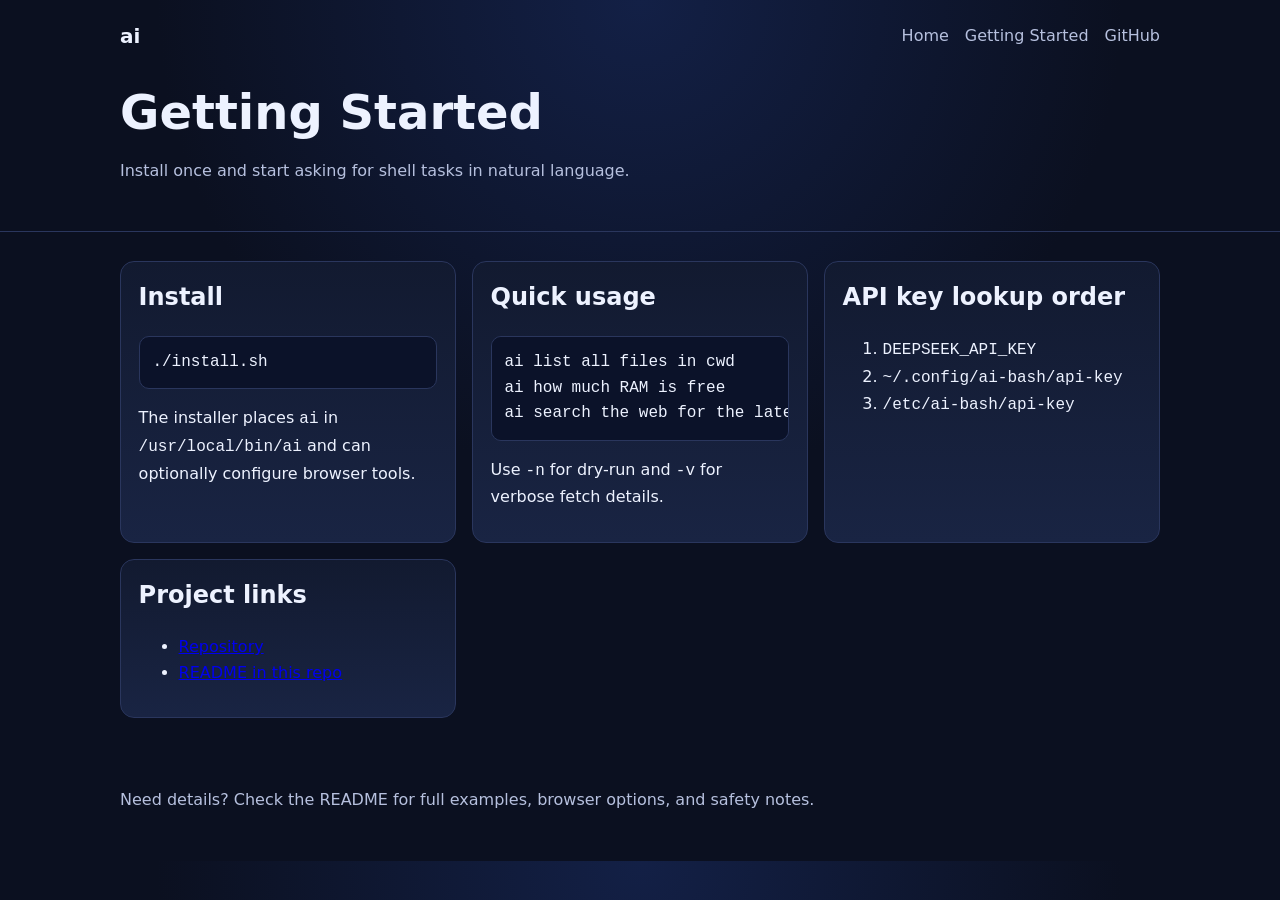
==== pages/getting-started.html @ c0433ad7 "Add polished static web pages for project" ====
<!doctype html>
<html lang="en">
<head>
  <meta charset="utf-8" />
  <meta name="viewport" content="width=device-width, initial-scale=1" />
  <title>ai • Getting Started</title>
  <meta name="description" content="Install and use ai, the natural-language bash assistant." />
  <link rel="stylesheet" href="../styles.css" />
</head>
<body>
  <header class="subhero">
    <nav class="nav container">
      <a class="brand" href="../index.html">ai</a>
      <div class="links">
        <a href="../index.html">Home</a>
        <a href="getting-started.html">Getting Started</a>
        <a href="https://github.com/jugih-official/ai-prompt" target="_blank" rel="noopener">GitHub</a>
      </div>
    </nav>
    <section class="container">
      <h1>Getting Started</h1>
      <p class="subtitle">Install once and start asking for shell tasks in natural language.</p>
    </section>
  </header>

  <main class="container two-col">
    <section class="card">
      <h2>Install</h2>
      <pre><code>./install.sh</code></pre>
      <p>The installer places <code>ai</code> in <code>/usr/local/bin/ai</code> and can optionally configure browser tools.</p>
    </section>

    <section class="card">
      <h2>Quick usage</h2>
      <pre><code>ai list all files in cwd
ai how much RAM is free
ai search the web for the latest python release</code></pre>
      <p>Use <code>-n</code> for dry-run and <code>-v</code> for verbose fetch details.</p>
    </section>

    <section class="card">
      <h2>API key lookup order</h2>
      <ol>
        <li><code>DEEPSEEK_API_KEY</code></li>
        <li><code>~/.config/ai-bash/api-key</code></li>
        <li><code>/etc/ai-bash/api-key</code></li>
      </ol>
    </section>

    <section class="card">
      <h2>Project links</h2>
      <ul>
        <li><a href="https://github.com/jugih-official/ai-prompt" target="_blank" rel="noopener">Repository</a></li>
        <li><a href="../README.md">README in this repo</a></li>
      </ul>
    </section>
  </main>

  <footer class="footer container">
    <p>Need details? Check the README for full examples, browser options, and safety notes.</p>
  </footer>
</body>
</html>
---- styles.css ----
:root {
  --bg: #0b1020;
  --panel: #121a30;
  --panel-soft: #192443;
  --text: #edf2ff;
  --muted: #b6c0de;
  --accent: #7c9cff;
  --accent-2: #5eead4;
  --border: #2a365d;
}

* {
  box-sizing: border-box;
}

body {
  margin: 0;
  font-family: Inter, ui-sans-serif, system-ui, -apple-system, Segoe UI, Roboto, Helvetica, Arial, sans-serif;
  background: radial-gradient(circle at top, #132046 0%, var(--bg) 45%);
  color: var(--text);
  line-height: 1.6;
}

.container {
  width: min(1040px, calc(100% - 2rem));
  margin-inline: auto;
}

.hero,
.subhero {
  padding: 1.25rem 0 2rem;
  border-bottom: 1px solid var(--border);
}

.nav {
  display: flex;
  justify-content: space-between;
  align-items: center;
  gap: 1rem;
  margin-bottom: 2rem;
}

.brand {
  font-size: 1.25rem;
  font-weight: 700;
  color: var(--text);
  text-decoration: none;
}

.links {
  display: flex;
  gap: 1rem;
}

.links a {
  color: var(--muted);
  text-decoration: none;
}

.links a:hover {
  color: var(--text);
}

.hero-content h1,
.subhero h1 {
  font-size: clamp(1.9rem, 4vw, 3rem);
  line-height: 1.2;
  margin: 0.25rem 0 0.8rem;
}

.eyebrow {
  color: var(--accent-2);
  text-transform: uppercase;
  letter-spacing: 0.08em;
  font-weight: 600;
  font-size: 0.85rem;
}

.subtitle {
  color: var(--muted);
  max-width: 70ch;
}

.cta-row {
  display: flex;
  flex-wrap: wrap;
  gap: 0.75rem;
  margin-top: 1.3rem;
}

.button {
  display: inline-block;
  border: 1px solid var(--border);
  color: var(--text);
  text-decoration: none;
  padding: 0.65rem 1rem;
  border-radius: 999px;
  background: var(--panel);
}

.button.primary {
  background: linear-gradient(135deg, var(--accent), #95b5ff);
  color: #0c1430;
  border-color: transparent;
  font-weight: 700;
}

.grid {
  display: grid;
  grid-template-columns: repeat(auto-fit, minmax(220px, 1fr));
  gap: 1rem;
  padding: 2rem 0;
}

.two-col {
  display: grid;
  grid-template-columns: repeat(auto-fit, minmax(280px, 1fr));
  gap: 1rem;
  padding: 1.8rem 0;
}

.card {
  background: linear-gradient(180deg, var(--panel), var(--panel-soft));
  border: 1px solid var(--border);
  border-radius: 14px;
  padding: 1rem 1.1rem;
}

.card h2 {
  margin-top: 0;
}

code,
pre {
  font-family: ui-monospace, SFMono-Regular, Menlo, Monaco, Consolas, Liberation Mono, monospace;
}

pre {
  background: #0b1229;
  border: 1px solid var(--border);
  border-radius: 10px;
  padding: 0.8rem;
  overflow-x: auto;
}

.footer {
  padding: 1.5rem 0 2rem;
  color: var(--muted);
}

@media (max-width: 700px) {
  .nav {
    flex-direction: column;
    align-items: flex-start;
  }

  .links {
    flex-wrap: wrap;
  }
}
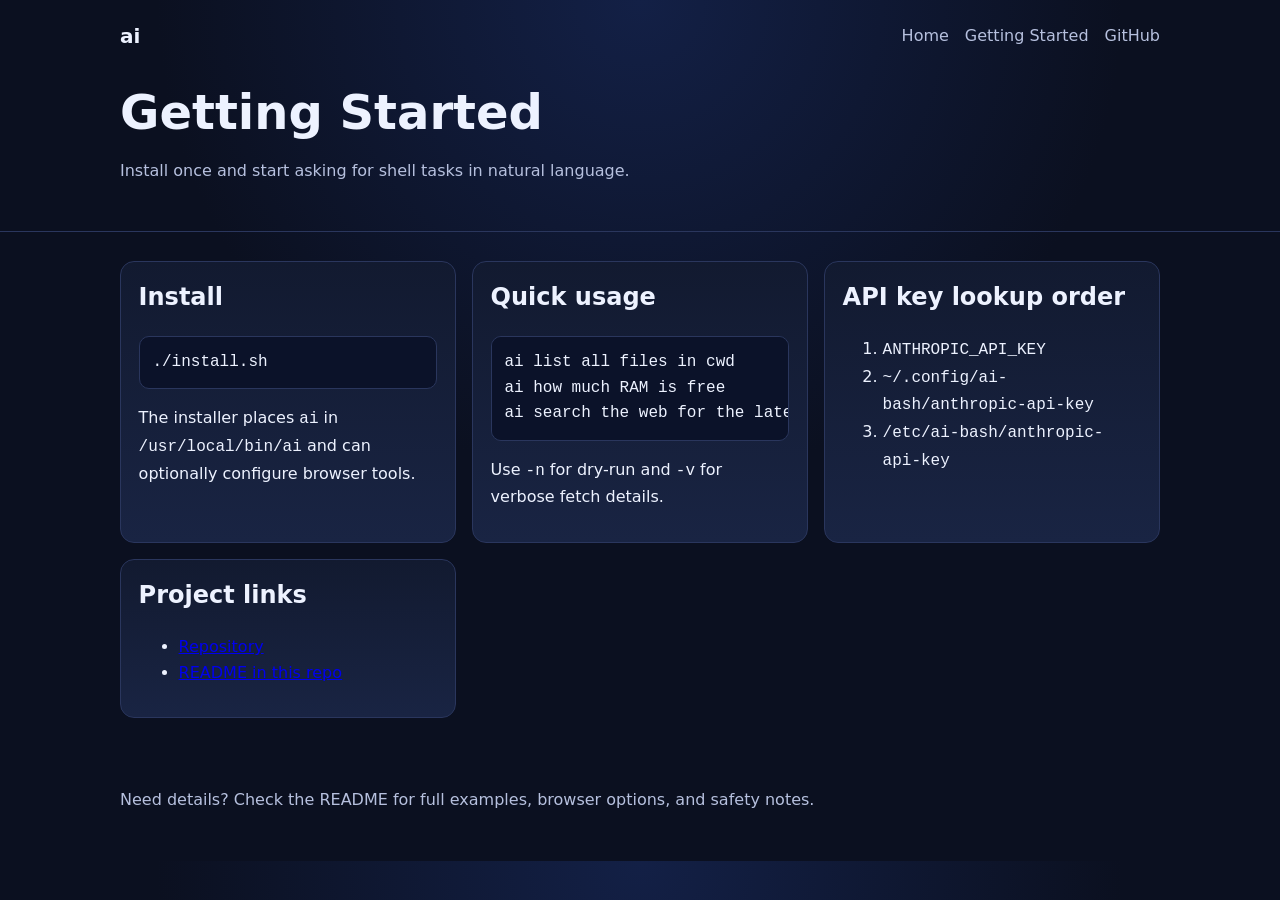
==== commit 501b914d: "Switch ai, ai-desktop and ai-browser from DeepSeek to Claude Call the Anthropic Messages API (claude" ====
--- a/pages/getting-started.html
+++ b/pages/getting-started.html
@@ -41,9 +41,9 @@
     <section class="card">
       <h2>API key lookup order</h2>
       <ol>
-        <li><code>DEEPSEEK_API_KEY</code></li>
-        <li><code>~/.config/ai-bash/api-key</code></li>
-        <li><code>/etc/ai-bash/api-key</code></li>
+        <li><code>ANTHROPIC_API_KEY</code></li>
+        <li><code>~/.config/ai-bash/anthropic-api-key</code></li>
+        <li><code>/etc/ai-bash/anthropic-api-key</code></li>
       </ol>
     </section>
 
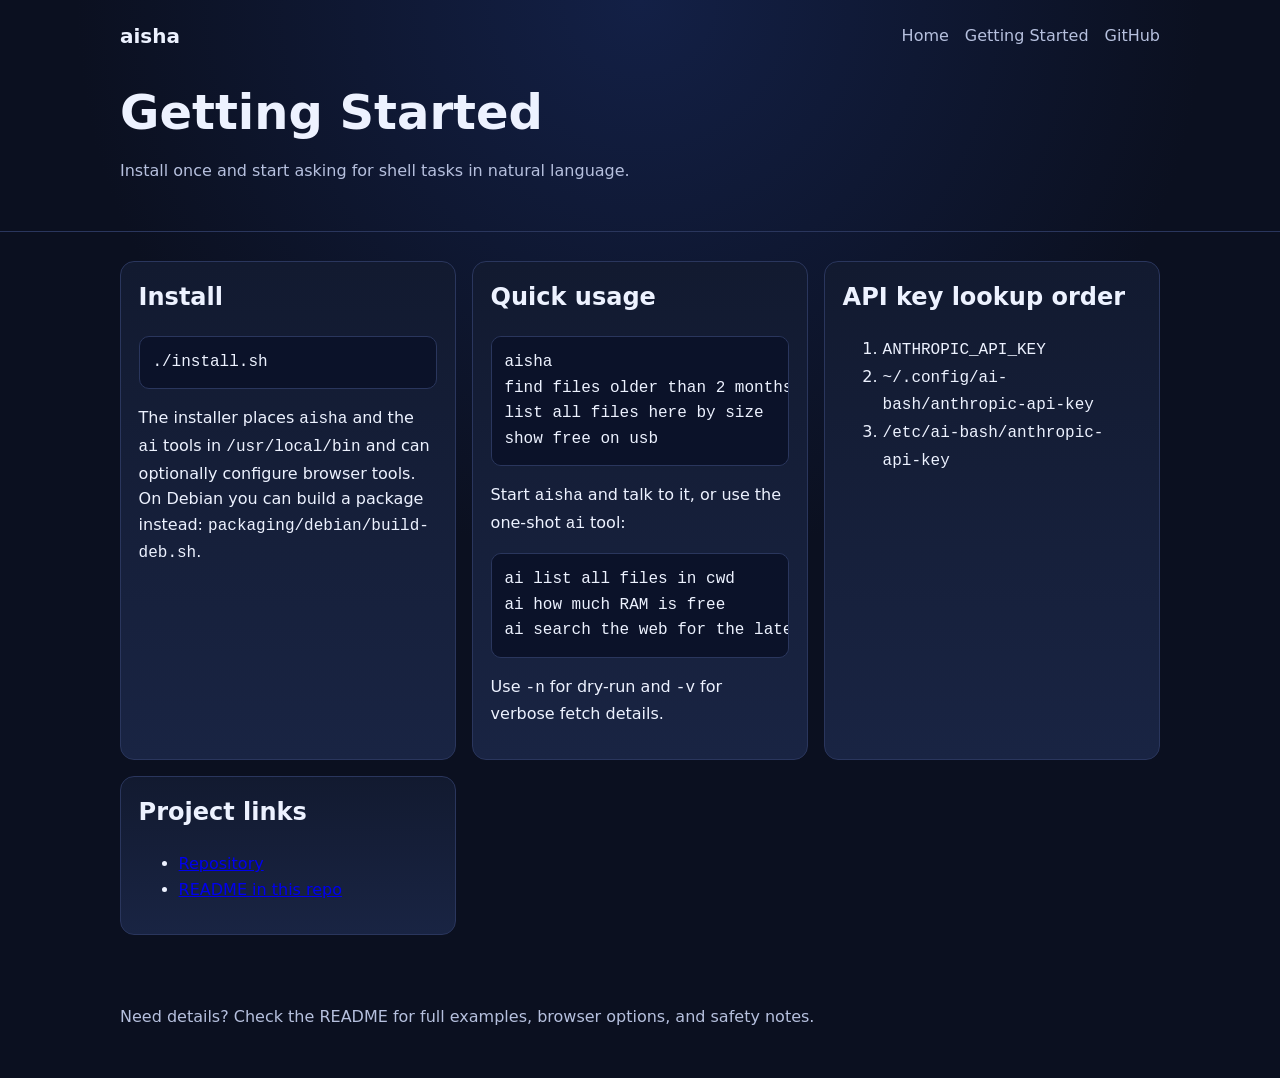
==== commit ad1a4f05: "Rebrand the repository as aisha The README, website and package metadata now lead with aisha; the ai" ====
--- a/pages/getting-started.html
+++ b/pages/getting-started.html
@@ -3,18 +3,18 @@
 <head>
   <meta charset="utf-8" />
   <meta name="viewport" content="width=device-width, initial-scale=1" />
-  <title>ai • Getting Started</title>
-  <meta name="description" content="Install and use ai, the natural-language bash assistant." />
+  <title>aisha • Getting Started</title>
+  <meta name="description" content="Install and use aisha, the shell you can talk to, and the ai tools." />
   <link rel="stylesheet" href="../styles.css" />
 </head>
 <body>
   <header class="subhero">
     <nav class="nav container">
-      <a class="brand" href="../index.html">ai</a>
+      <a class="brand" href="../index.html">aisha</a>
       <div class="links">
         <a href="../index.html">Home</a>
         <a href="getting-started.html">Getting Started</a>
-        <a href="https://github.com/jugih-official/ai-prompt" target="_blank" rel="noopener">GitHub</a>
+        <a href="https://github.com/jugih-official/aisha" target="_blank" rel="noopener">GitHub</a>
       </div>
     </nav>
     <section class="container">
@@ -27,11 +27,17 @@
     <section class="card">
       <h2>Install</h2>
       <pre><code>./install.sh</code></pre>
-      <p>The installer places <code>ai</code> in <code>/usr/local/bin/ai</code> and can optionally configure browser tools.</p>
+      <p>The installer places <code>aisha</code> and the <code>ai</code> tools in <code>/usr/local/bin</code> and can optionally configure browser tools.
+      On Debian you can build a package instead: <code>packaging/debian/build-deb.sh</code>.</p>
     </section>
 
     <section class="card">
       <h2>Quick usage</h2>
+      <pre><code>aisha
+find files older than 2 months
+list all files here by size
+show free on usb</code></pre>
+      <p>Start <code>aisha</code> and talk to it, or use the one-shot <code>ai</code> tool:</p>
       <pre><code>ai list all files in cwd
 ai how much RAM is free
 ai search the web for the latest python release</code></pre>
@@ -50,7 +56,7 @@
     <section class="card">
       <h2>Project links</h2>
       <ul>
-        <li><a href="https://github.com/jugih-official/ai-prompt" target="_blank" rel="noopener">Repository</a></li>
+        <li><a href="https://github.com/jugih-official/aisha" target="_blank" rel="noopener">Repository</a></li>
         <li><a href="../README.md">README in this repo</a></li>
       </ul>
     </section>
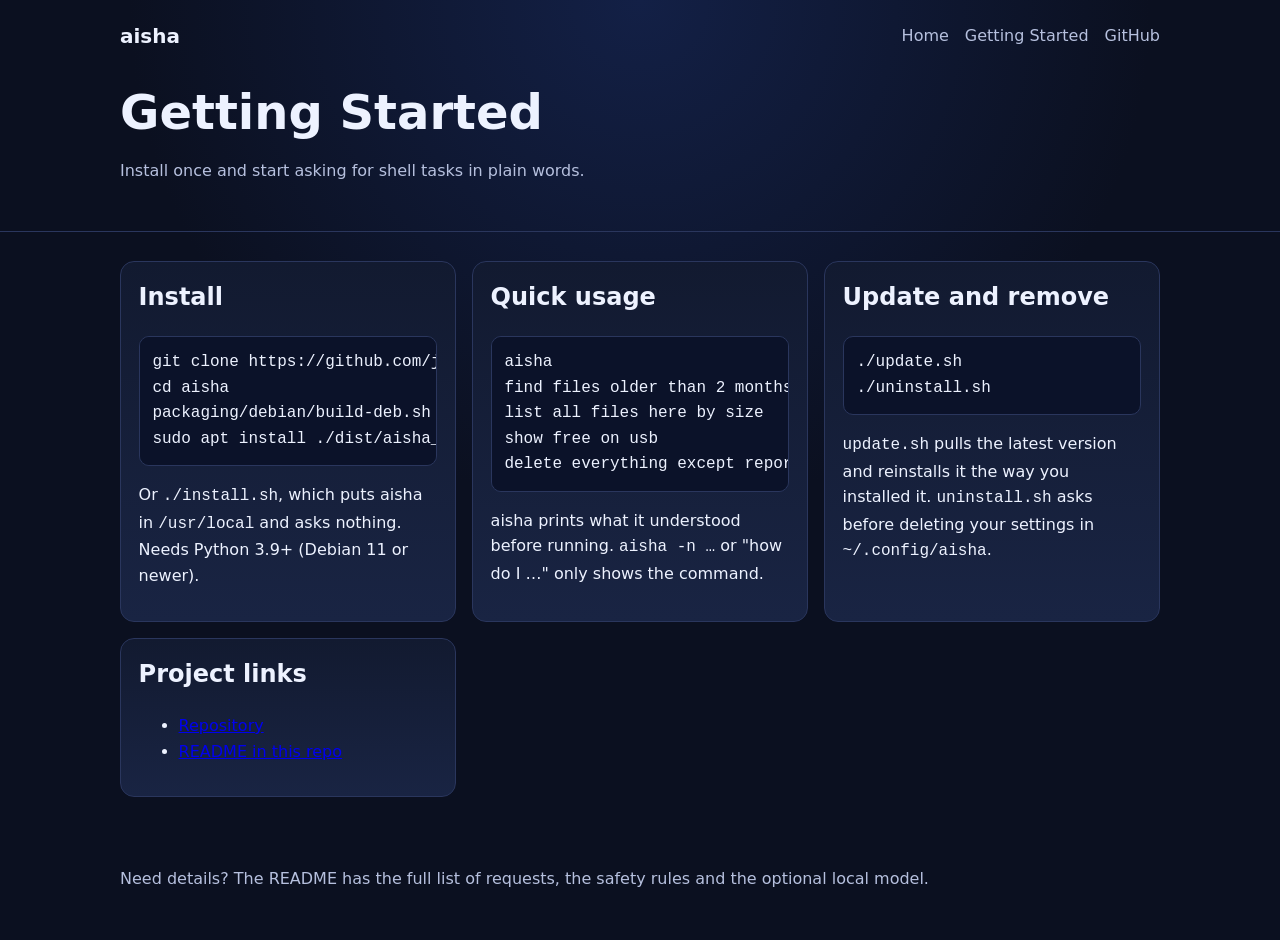
==== commit fff6bb0b: "aisha 0.7.1: the repo is aisha only Removed the ai, ai-browser, ai-desktop and ai-code CLIs and the " ====
--- a/pages/getting-started.html
+++ b/pages/getting-started.html
@@ -4,7 +4,7 @@
   <meta charset="utf-8" />
   <meta name="viewport" content="width=device-width, initial-scale=1" />
   <title>aisha • Getting Started</title>
-  <meta name="description" content="Install and use aisha, the shell you can talk to, and the ai tools." />
+  <meta name="description" content="Install and use aisha, the shell you can talk to." />
   <link rel="stylesheet" href="../styles.css" />
 </head>
 <body>
@@ -19,16 +19,19 @@
     </nav>
     <section class="container">
       <h1>Getting Started</h1>
-      <p class="subtitle">Install once and start asking for shell tasks in natural language.</p>
+      <p class="subtitle">Install once and start asking for shell tasks in plain words.</p>
     </section>
   </header>
 
   <main class="container two-col">
     <section class="card">
       <h2>Install</h2>
-      <pre><code>./install.sh</code></pre>
-      <p>The installer places <code>aisha</code> and the <code>ai</code> tools in <code>/usr/local/bin</code> and can optionally configure browser tools.
-      On Debian you can build a package instead: <code>packaging/debian/build-deb.sh</code>.</p>
+      <pre><code>git clone https://github.com/jugih-official/aisha.git
+cd aisha
+packaging/debian/build-deb.sh
+sudo apt install ./dist/aisha_*_all.deb</code></pre>
+      <p>Or <code>./install.sh</code>, which puts aisha in <code>/usr/local</code> and asks nothing.
+      Needs Python 3.9+ (Debian 11 or newer).</p>
     </section>
 
     <section class="card">
@@ -36,21 +39,17 @@
       <pre><code>aisha
 find files older than 2 months
 list all files here by size
-show free on usb</code></pre>
-      <p>Start <code>aisha</code> and talk to it, or use the one-shot <code>ai</code> tool:</p>
-      <pre><code>ai list all files in cwd
-ai how much RAM is free
-ai search the web for the latest python release</code></pre>
-      <p>Use <code>-n</code> for dry-run and <code>-v</code> for verbose fetch details.</p>
+show free on usb
+delete everything except report.pdf</code></pre>
+      <p>aisha prints what it understood before running. <code>aisha -n …</code> or "how do I …" only shows the command.</p>
     </section>
 
     <section class="card">
-      <h2>API key lookup order</h2>
-      <ol>
-        <li><code>ANTHROPIC_API_KEY</code></li>
-        <li><code>~/.config/ai-bash/anthropic-api-key</code></li>
-        <li><code>/etc/ai-bash/anthropic-api-key</code></li>
-      </ol>
+      <h2>Update and remove</h2>
+      <pre><code>./update.sh
+./uninstall.sh</code></pre>
+      <p><code>update.sh</code> pulls the latest version and reinstalls it the way you installed it.
+      <code>uninstall.sh</code> asks before deleting your settings in <code>~/.config/aisha</code>.</p>
     </section>
 
     <section class="card">
@@ -63,7 +62,7 @@
   </main>
 
   <footer class="footer container">
-    <p>Need details? Check the README for full examples, browser options, and safety notes.</p>
+    <p>Need details? The README has the full list of requests, the safety rules and the optional local model.</p>
   </footer>
 </body>
 </html>
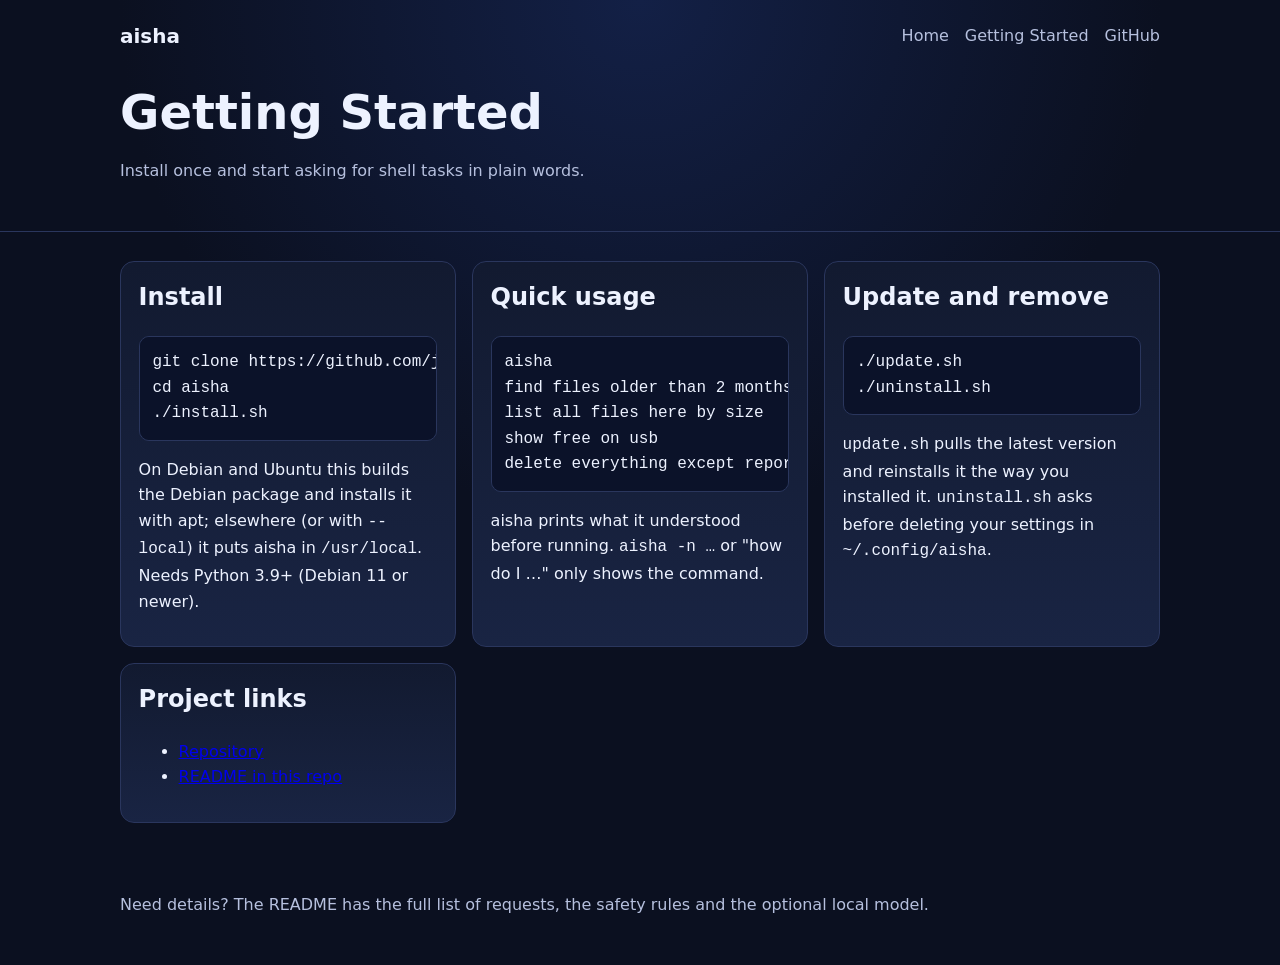
==== commit 3493bd4c: "install.sh builds and installs the Debian package Installing is now: clone, cd, ./install.sh. On Deb" ====
--- a/pages/getting-started.html
+++ b/pages/getting-started.html
@@ -28,10 +28,9 @@
       <h2>Install</h2>
       <pre><code>git clone https://github.com/jugih-official/aisha.git
 cd aisha
-packaging/debian/build-deb.sh
-sudo apt install ./dist/aisha_*_all.deb</code></pre>
-      <p>Or <code>./install.sh</code>, which puts aisha in <code>/usr/local</code> and asks nothing.
-      Needs Python 3.9+ (Debian 11 or newer).</p>
+./install.sh</code></pre>
+      <p>On Debian and Ubuntu this builds the Debian package and installs it with apt; elsewhere (or with
+      <code>--local</code>) it puts aisha in <code>/usr/local</code>. Needs Python 3.9+ (Debian 11 or newer).</p>
     </section>
 
     <section class="card">
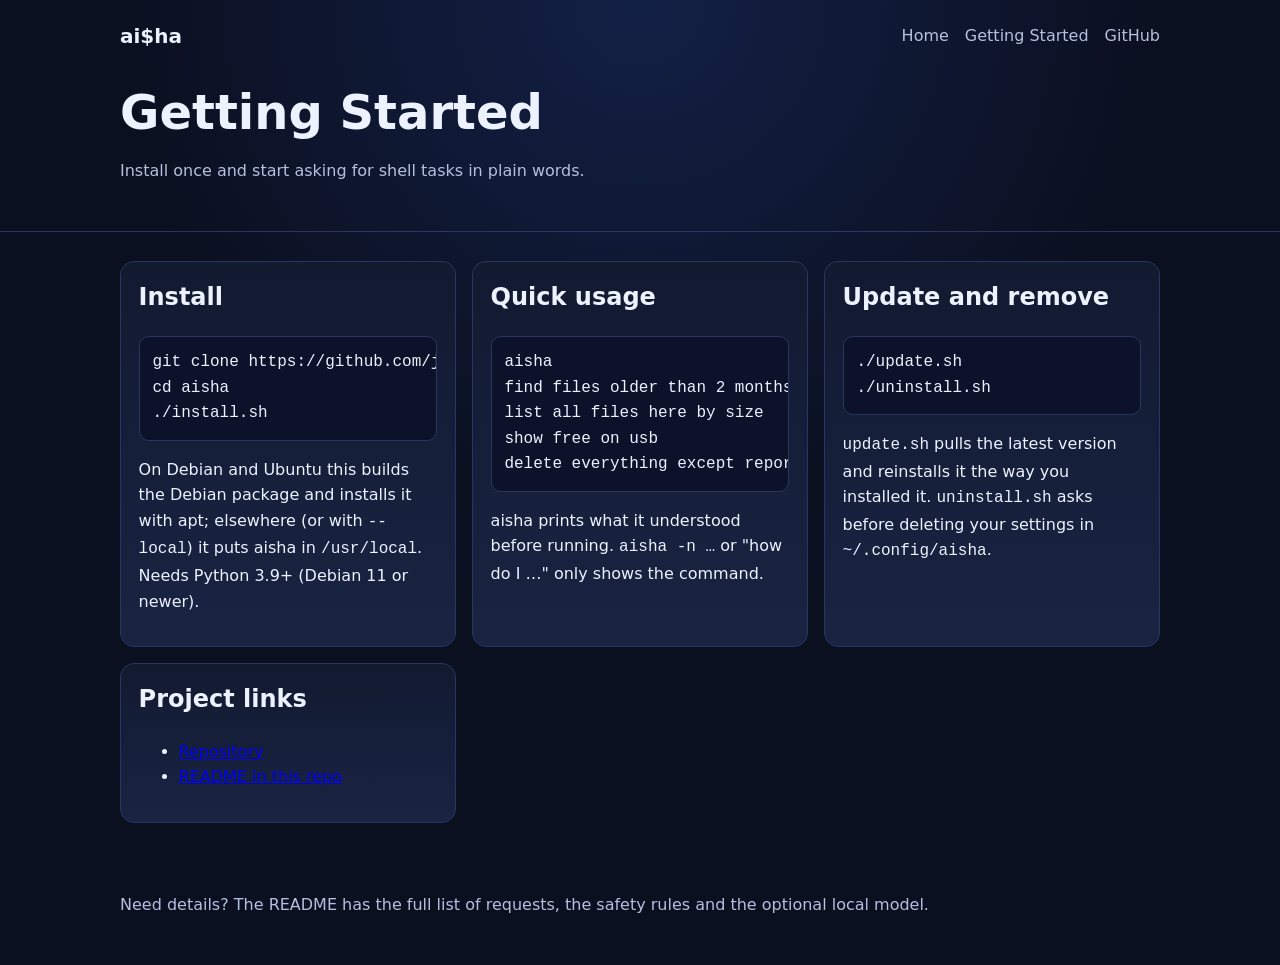
==== commit 64829454: "ai$ha 0.8.0: the shell is named ai$ha (ai shell hybrid alpha); installer offers the model The prompt" ====
--- a/pages/getting-started.html
+++ b/pages/getting-started.html
@@ -3,14 +3,14 @@
 <head>
   <meta charset="utf-8" />
   <meta name="viewport" content="width=device-width, initial-scale=1" />
-  <title>aisha • Getting Started</title>
-  <meta name="description" content="Install and use aisha, the shell you can talk to." />
+  <title>ai$ha • Getting Started</title>
+  <meta name="description" content="Install and use ai$ha (ai shell hybrid alpha), the shell you can talk to." />
   <link rel="stylesheet" href="../styles.css" />
 </head>
 <body>
   <header class="subhero">
     <nav class="nav container">
-      <a class="brand" href="../index.html">aisha</a>
+      <a class="brand" href="../index.html">ai$ha</a>
       <div class="links">
         <a href="../index.html">Home</a>
         <a href="getting-started.html">Getting Started</a>
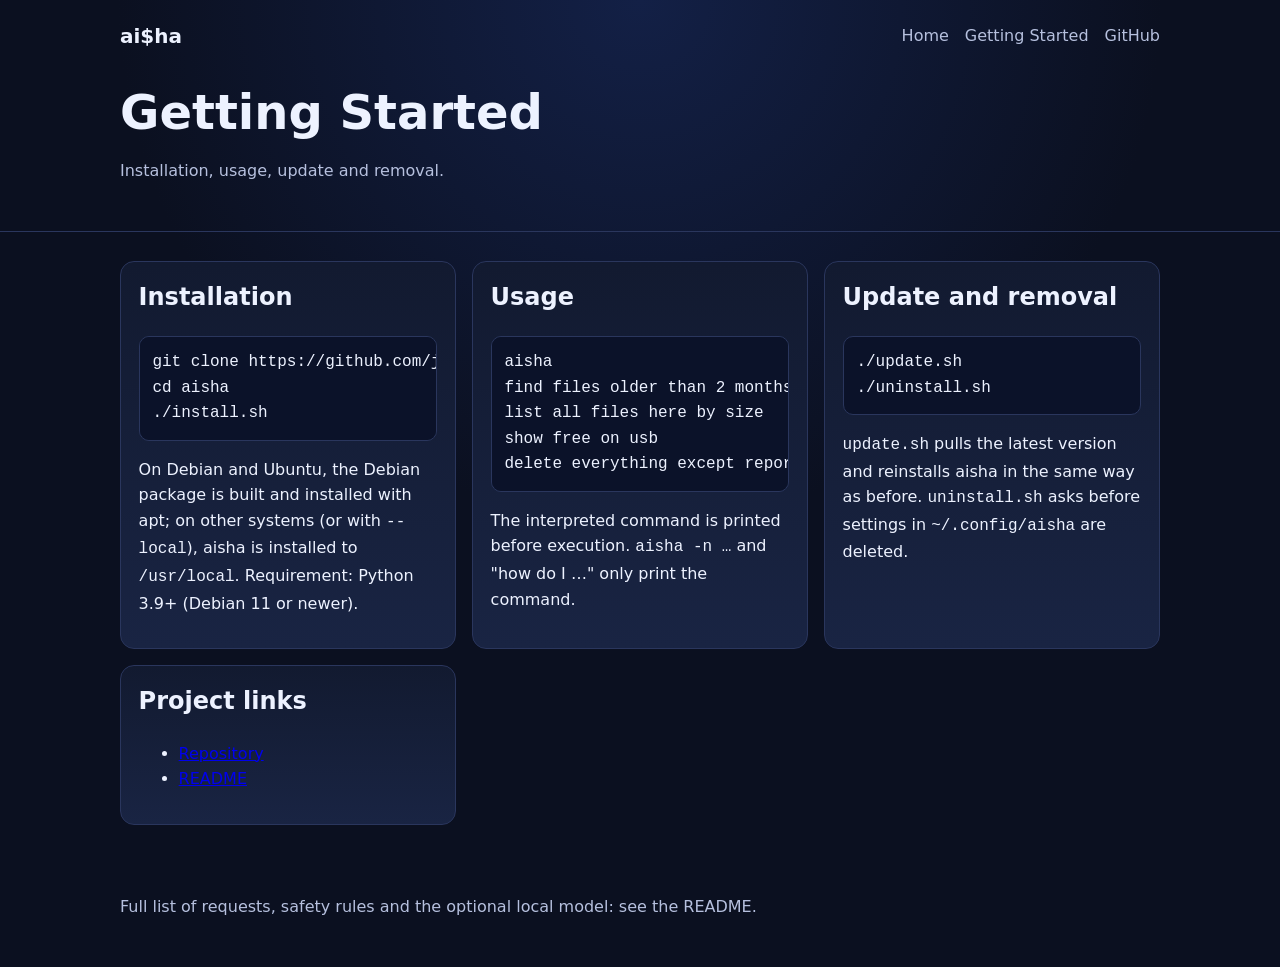
==== commit ba10ad0f: "Docs: plain factual style in README, web pages, man page and package description No second or first " ====
--- a/pages/getting-started.html
+++ b/pages/getting-started.html
@@ -4,7 +4,7 @@
   <meta charset="utf-8" />
   <meta name="viewport" content="width=device-width, initial-scale=1" />
   <title>ai$ha • Getting Started</title>
-  <meta name="description" content="Install and use ai$ha (ai shell hybrid alpha), the shell you can talk to." />
+  <meta name="description" content="Installation and usage of ai$ha (ai shell hybrid alpha)." />
   <link rel="stylesheet" href="../styles.css" />
 </head>
 <body>
@@ -19,49 +19,49 @@
     </nav>
     <section class="container">
       <h1>Getting Started</h1>
-      <p class="subtitle">Install once and start asking for shell tasks in plain words.</p>
+      <p class="subtitle">Installation, usage, update and removal.</p>
     </section>
   </header>
 
   <main class="container two-col">
     <section class="card">
-      <h2>Install</h2>
+      <h2>Installation</h2>
       <pre><code>git clone https://github.com/jugih-official/aisha.git
 cd aisha
 ./install.sh</code></pre>
-      <p>On Debian and Ubuntu this builds the Debian package and installs it with apt; elsewhere (or with
-      <code>--local</code>) it puts aisha in <code>/usr/local</code>. Needs Python 3.9+ (Debian 11 or newer).</p>
+      <p>On Debian and Ubuntu, the Debian package is built and installed with apt; on other systems (or with
+      <code>--local</code>), aisha is installed to <code>/usr/local</code>. Requirement: Python 3.9+ (Debian 11 or newer).</p>
     </section>
 
     <section class="card">
-      <h2>Quick usage</h2>
+      <h2>Usage</h2>
       <pre><code>aisha
 find files older than 2 months
 list all files here by size
 show free on usb
 delete everything except report.pdf</code></pre>
-      <p>aisha prints what it understood before running. <code>aisha -n …</code> or "how do I …" only shows the command.</p>
+      <p>The interpreted command is printed before execution. <code>aisha -n …</code> and "how do I …" only print the command.</p>
     </section>
 
     <section class="card">
-      <h2>Update and remove</h2>
+      <h2>Update and removal</h2>
       <pre><code>./update.sh
 ./uninstall.sh</code></pre>
-      <p><code>update.sh</code> pulls the latest version and reinstalls it the way you installed it.
-      <code>uninstall.sh</code> asks before deleting your settings in <code>~/.config/aisha</code>.</p>
+      <p><code>update.sh</code> pulls the latest version and reinstalls aisha in the same way as before.
+      <code>uninstall.sh</code> asks before settings in <code>~/.config/aisha</code> are deleted.</p>
     </section>
 
     <section class="card">
       <h2>Project links</h2>
       <ul>
         <li><a href="https://github.com/jugih-official/aisha" target="_blank" rel="noopener">Repository</a></li>
-        <li><a href="../README.md">README in this repo</a></li>
+        <li><a href="../README.md">README</a></li>
       </ul>
     </section>
   </main>
 
   <footer class="footer container">
-    <p>Need details? The README has the full list of requests, the safety rules and the optional local model.</p>
+    <p>Full list of requests, safety rules and the optional local model: see the README.</p>
   </footer>
 </body>
 </html>
